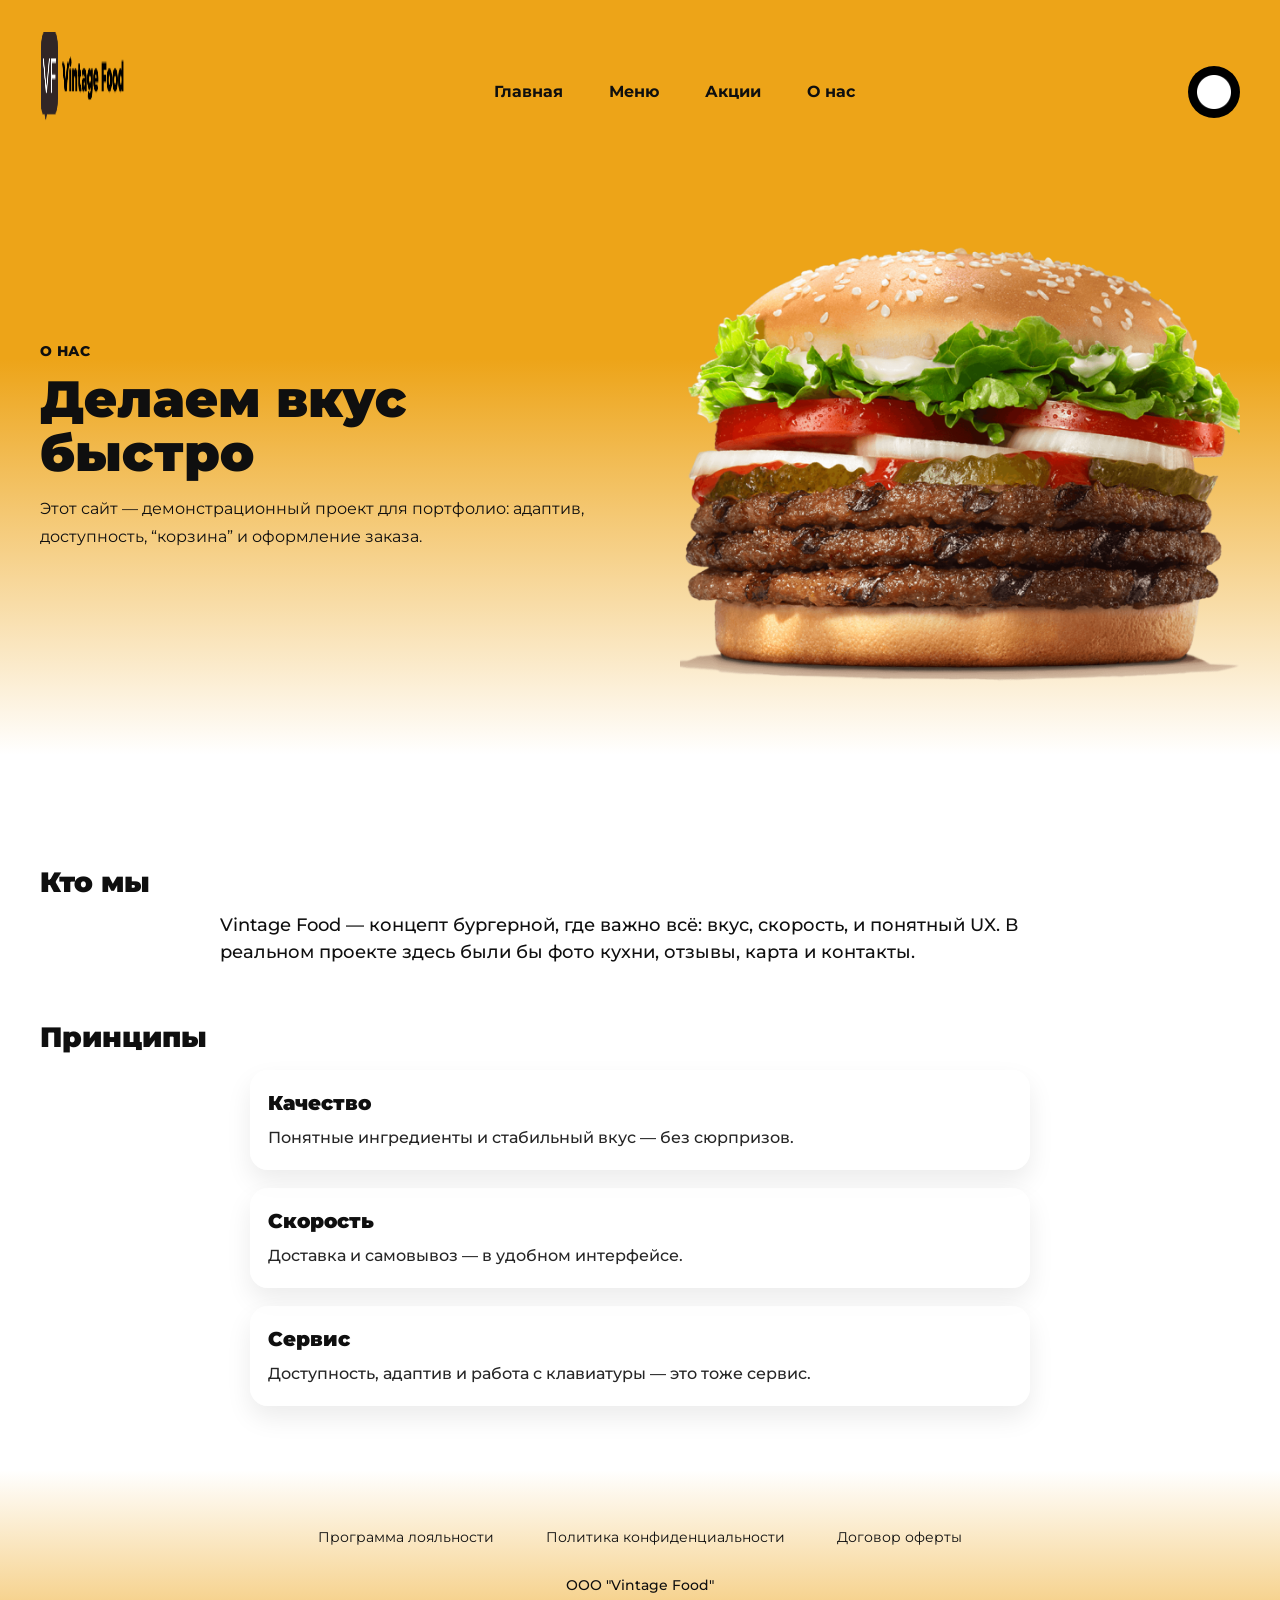
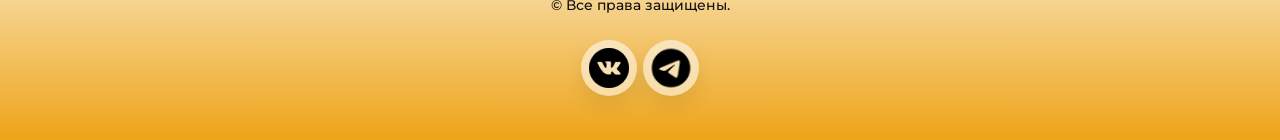
==== about.html @ 8a36211d "1.1" ====
<!DOCTYPE html>
<html lang="ru">
<head>
    <meta charset="UTF-8">
    <meta name="viewport" content="width=device-width, initial-scale=1.0">
    <meta name="description" content="О бургерной Vintage Food: качество, скорость и любовь к делу.">
    <link rel="icon" href="img/logo.png" type="image/png">
    <link rel="stylesheet" href="css/style.css">
    <link rel="preconnect" href="https://fonts.googleapis.com">
    <link rel="preconnect" href="https://fonts.gstatic.com" crossorigin>
    <link href="https://fonts.googleapis.com/css2?family=Montserrat:ital,wght@0,100..900;1,100..900&display=swap" rel="stylesheet">
    <title>О нас — Vintage Food</title>
</head>
<body>
    <a class="skip_link" href="#main">Перейти к содержимому</a>
    <header class="page_header" id="page_header">
        <nav class="navigation container">
            <a href="index.html" class="logo_link" aria-label="На главную">
                <img src="img/logo.png" alt="Vintage Food" class="logo" width="120" height="120">
            </a>
            <ul class="navigation_list">
                <li><a href="index.html" class="navigation_title_header">Главная</a></li>
                <li><a href="menu.html" class="navigation_title_header">Меню</a></li>
                <li><a href="promos.html" class="navigation_title_header">Акции</a></li>
                <li><a href="about.html" class="navigation_title_header" aria-current="page">О нас</a></li>
            </ul>
            <a class="navigation_button navigation_button_link" href="cart.html" aria-label="Перейти в корзину">
                <img src="img/basket.png" alt="" class="nav_menu_basket_img" width="34" height="34">
                <span class="cart_badge" data-cart-count hidden>0</span>
            </a>
        </nav>
        <div class="container container_page_header">
            <div class="hero_text">
                <p class="eyebrow">О нас</p>
                <h1 class="hero_title">Делаем вкус быстро</h1>
                <p class="text_header_discount">Этот сайт — демонстрационный проект для портфолио: адаптив, доступность, “корзина” и оформление заказа.</p>
            </div>
            <div class="hero_media" aria-hidden="true">
                <img src="img/burger.png" alt="" width="642" height="600" loading="eager">
            </div>
        </div>
    </header>

    <main class="page_main" id="main">
        <section class="container section" aria-labelledby="about_title">
            <h2 class="section_title" id="about_title">Кто мы</h2>
            <p class="section_text">Vintage Food — концепт бургерной, где важно всё: вкус, скорость, и понятный UX. В реальном проекте здесь были бы фото кухни, отзывы, карта и контакты.</p>
        </section>

        <section class="container section" aria-labelledby="values_title">
            <h2 class="section_title" id="values_title">Принципы</h2>
            <div class="promo_card">
                <p class="promo_title">Качество</p>
                <p class="promo_text">Понятные ингредиенты и стабильный вкус — без сюрпризов.</p>
            </div>
            <div class="promo_card">
                <p class="promo_title">Скорость</p>
                <p class="promo_text">Доставка и самовывоз — в удобном интерфейсе.</p>
            </div>
            <div class="promo_card">
                <p class="promo_title">Сервис</p>
                <p class="promo_text">Доступность, адаптив и работа с клавиатуры — это тоже сервис.</p>
            </div>
        </section>
    </main>

    <footer class="page_footer">
        <div class="container footer_container">
            <ul class="footer_list" aria-label="Полезные ссылки">
                <li><a href="#" class="footer_title">Программа лояльности</a></li>
                <li><a href="#" class="footer_title">Политика конфиденциальности</a></li>
                <li><a href="#" class="footer_title">Договор оферты</a></li>
            </ul>
            <ul class="footer_page_text">
                <li><p>ООО "Vintage Food"</p></li>
                <li><p>&copy; Все права защищены.</p></li>
            </ul>
            <ul class="footer_contacts" aria-label="Соцсети">
                <li>
                    <a class="social_link" href="https://vk.com/gr1b_ok" target="_blank" rel="noopener noreferrer" aria-label="VK">
                        <img src="img/vk.png" alt="" width="50" height="50" class="footer_images" loading="lazy">
                    </a>
                </li>
                <li>
                    <a class="social_link" href="https://telegram.com/artdg0" target="_blank" rel="noopener noreferrer" aria-label="Telegram">
                        <img src="img/telegram.png" alt="" width="60" height="60" class="footer_images" loading="lazy">
                    </a>
                </li>
            </ul>
        </div>
    </footer>

    <script src="js/main.js"></script>
</body>
</html>
---- css/style.css ----
:root {
    --bg: #ffffff;
    --text: #0f0f0f;
    --brand: #eda418;
    --accent: #e52626;
    --surface: rgba(255, 255, 255, 0.85);
    --shadow: 0 16px 40px rgba(0, 0, 0, 0.16);
    --radius: 18px;
    --container: 1200px;
}

*,
*::before,
*::after {
    box-sizing: border-box;
}

* {
    margin: 0;
    padding: 0;
    font-family: "Montserrat", sans-serif;
}

html {
    scroll-behavior: smooth;
}

body {
    min-height: 100vh;
    display: flex;
    flex-direction: column;
    font-weight: 500;
    font-size: 18px;
    line-height: 1.5;
    color: var(--text);
    background-color: var(--bg);
}

img {
    max-width: 100%;
    height: auto;
    display: block;
}

.container {
    width: min(var(--container), calc(100% - 32px));
    margin-inline: auto;
}

.visually_hidden {
    position: absolute;
    width: 1px;
    height: 1px;
    padding: 0;
    margin: -1px;
    overflow: hidden;
    clip: rect(0, 0, 0, 0);
    white-space: nowrap;
    border: 0;
}

.skip_link {
    position: absolute;
    left: 16px;
    top: 16px;
    transform: translateY(-200%);
    padding: 10px 14px;
    border-radius: 12px;
    background: #000;
    color: #fff;
    text-decoration: none;
    z-index: 9999;
}

.skip_link:focus {
    transform: translateY(0);
    outline: 3px solid var(--brand);
    outline-offset: 3px;
}

.page_header {
    background-image: linear-gradient(180deg, var(--brand) 47.5%, rgba(237, 164, 24, 0) 100%);
}

.navigation {
    display: flex;
    align-items: center;
    justify-content: space-between;
    gap: 16px;
    padding: 32px 0;
}

.logo_link {
    display: inline-flex;
    align-items: center;
    text-decoration: none;
    color: inherit;
}

.logo {
    display: block;
    width: 120px;
    height: 120px;
}

.navigation_list {
    display: flex;
    flex-wrap: wrap;
    gap: 14px 22px;
    align-items: center;
    list-style: none;
}

.navigation_title_header {
    display: block;
    padding: 10px 12px;
    border-radius: 12px;
    font-weight: 700;
    font-size: 16px;
    line-height: 1.2;
    text-decoration: none;
    color: var(--text);
}

.navigation_title_header:hover {
    background: rgba(0, 0, 0, 0.06);
}

.navigation_title_header:focus-visible {
    outline: 3px solid rgba(0, 0, 0, 0.35);
    outline-offset: 2px;
}

.navigation_button {
    display: inline-flex;
    align-items: center;
    justify-content: center;
    width: 52px;
    height: 52px;
    background-color: #000;
    border: none;
    border-radius: 100px;
    cursor: pointer;
}

.navigation_button_link {
    text-decoration: none;
    position: relative;
}

.navigation_button:focus-visible {
    outline: 3px solid rgba(0, 0, 0, 0.35);
    outline-offset: 4px;
}

.nav_menu_basket_img {
    filter: brightness(0) invert(1);
    opacity: 1;
}

.cart_badge {
    position: absolute;
    right: -6px;
    top: -6px;
    min-width: 20px;
    height: 20px;
    padding: 0 6px;
    border-radius: 999px;
    background: var(--accent);
    color: #fff;
    font-size: 12px;
    font-weight: 800;
    line-height: 20px;
    text-align: center;
    box-shadow: 0 10px 20px rgba(229, 38, 38, 0.25);
}

.container_page_header {
    display: flex;
    align-items: center;
    justify-content: space-between;
    gap: 28px;
    padding-bottom: 48px;
}

.hero_text {
    max-width: 560px;
}

.eyebrow {
    font-weight: 800;
    letter-spacing: 0.02em;
    text-transform: uppercase;
    font-size: 14px;
}

.hero_title {
    margin-top: 10px;
    font-weight: 900;
    font-size: clamp(32px, 4vw, 56px);
    line-height: 1.05;
}

.text_header_discount {
    margin-top: 16px;
    font-size: 16px;
    font-weight: 400;
    line-height: 1.7;
    max-width: 52ch;
}

.container_button_header {
    display: inline-flex;
    align-items: center;
    justify-content: center;
    gap: 10px;
    margin-top: 18px;
    padding: 12px 18px;
    border: 1px solid var(--accent);
    background-color: var(--accent);
    font-size: 16px;
    font-weight: 700;
    border-radius: 50px;
    color: #fff;
    text-decoration: none;
    cursor: pointer;
    transition: transform 120ms ease, box-shadow 120ms ease, background-color 120ms ease;
    box-shadow: 0 10px 22px rgba(229, 38, 38, 0.28);
}

.container_button_header:hover {
    transform: translateY(-1px);
    box-shadow: 0 14px 30px rgba(229, 38, 38, 0.32);
}

.container_button_header:active {
    transform: translateY(0);
}

.container_button_header:focus-visible {
    outline: 3px solid rgba(0, 0, 0, 0.35);
    outline-offset: 3px;
}

.hero_media {
    flex: 1;
    display: flex;
    justify-content: flex-end;
}

.hero_media img {
    width: min(560px, 100%);
    height: auto;
}

.page_main {
    flex: 1;
    padding: 56px 0 64px;
}

.container_catalog {
    text-align: center;
}

.catalog_title {
    font-weight: 900;
    font-size: clamp(26px, 2.4vw, 36px);
    line-height: 1.1;
}

.catalog_list {
    display: flex;
    flex-wrap: wrap;
    justify-content: center;
    margin-top: 40px;
    gap: 40px 30px;
    list-style: none;
}

.catalog_item {
    width: min(360px, 100%);
    padding: 18px 18px 20px;
    border-radius: var(--radius);
    background: var(--surface);
    box-shadow: 0 10px 26px rgba(0, 0, 0, 0.06);
}

.catalog_text {
    padding-top: 15px;
    font-weight: 500;
    font-size: 20px;
    line-height: 1.2;
    color: var(--text);
}

.section {
    padding-top: 56px;
}

.section_title {
    font-weight: 900;
    font-size: clamp(24px, 2.2vw, 32px);
    line-height: 1.1;
}

.section_text {
    margin-top: 14px;
    max-width: 70ch;
    margin-inline: auto;
}

.page_footer {
    padding: 48px 0 36px;
    text-align: center;
    background-image: linear-gradient(0deg, var(--brand), rgba(237, 164, 24, 0) 100%);
}

.footer_container {
    display: flex;
    flex-direction: column;
    align-items: center;
}

.footer_list {
    display: flex;
    flex-wrap: wrap;
    gap: 14px 28px;
    font-weight: 400;
    font-size: 14px;
    line-height: 1.4;
    justify-content: center;
    list-style: none;
}

.footer_title {
    display: inline-flex;
    padding: 10px 12px;
    border-radius: 12px;
    text-decoration: none;
    color: var(--text);
}

.footer_title:hover {
    background: rgba(0, 0, 0, 0.06);
}

.footer_title:focus-visible {
    outline: 3px solid rgba(0, 0, 0, 0.35);
    outline-offset: 2px;
}

.footer_page_text {
    padding-top: 18px;
    font-weight: 500;
    font-size: 14px;
    line-height: 1.4;
    list-style: none;
}

.footer_contacts {
    display: flex;
    flex-wrap: wrap;
    gap: 6px;
    justify-content: center;
    list-style: none;
    padding-top: 25px;
}

.footer_images {
    display: block;
}

.social_link {
    display: inline-flex;
    align-items: center;
    justify-content: center;
    width: 56px;
    height: 56px;
    border-radius: 999px;
    background: rgba(255, 255, 255, 0.55);
    box-shadow: 0 10px 20px rgba(0, 0, 0, 0.08);
}

.social_link:focus-visible {
    outline: 3px solid rgba(0, 0, 0, 0.35);
    outline-offset: 3px;
}

.promo_card {
    margin-top: 18px;
    padding: 18px 18px 20px;
    border-radius: var(--radius);
    background: rgba(255, 255, 255, 0.75);
    box-shadow: 0 12px 26px rgba(0, 0, 0, 0.08);
    max-width: 780px;
    margin-inline: auto;
}

.promo_title {
    font-weight: 900;
    font-size: 20px;
}

.promo_text {
    margin-top: 8px;
    font-size: 16px;
    opacity: 0.9;
}

.products_grid {
    display: grid;
    grid-template-columns: repeat(3, minmax(0, 1fr));
    gap: 16px;
    margin-top: 18px;
}

.product_card {
    border-radius: var(--radius);
    background: rgba(255, 255, 255, 0.85);
    box-shadow: 0 12px 26px rgba(0, 0, 0, 0.08);
    padding: 16px;
    display: flex;
    flex-direction: column;
    gap: 10px;
}

.product_image {
    width: 100%;
    height: 150px;
    object-fit: contain;
    border-radius: 14px;
    background: rgba(0, 0, 0, 0.04);
    padding: 12px;
}

.product_title {
    font-weight: 900;
    font-size: 18px;
    line-height: 1.2;
}

.product_desc {
    font-size: 14px;
    line-height: 1.5;
    opacity: 0.9;
}

.product_meta {
    display: flex;
    justify-content: space-between;
    gap: 12px;
    font-size: 14px;
    opacity: 0.9;
}

.product_actions {
    display: flex;
    justify-content: space-between;
    align-items: center;
    gap: 12px;
    margin-top: auto;
}

.price {
    font-weight: 900;
    font-size: 18px;
}

.link_button {
    margin-top: 10px;
    border: none;
    background: transparent;
    text-decoration: underline;
    cursor: pointer;
    font: inherit;
    font-size: 14px;
    opacity: 0.9;
}

.link_button:focus-visible {
    outline: 3px solid rgba(0, 0, 0, 0.35);
    outline-offset: 3px;
    border-radius: 10px;
}

.checkout {
    display: grid;
    grid-template-columns: 1.2fr 0.8fr;
    gap: 16px;
    margin-top: 18px;
}

.form_card {
    text-align: left;
}

.field {
    display: grid;
    gap: 6px;
    margin-top: 12px;
}

.field:first-child {
    margin-top: 0;
}

.field_label {
    font-size: 13px;
    font-weight: 800;
    opacity: 0.9;
}

.field_input {
    width: 100%;
    border-radius: 14px;
    border: 1px solid rgba(0, 0, 0, 0.14);
    padding: 12px 12px;
    font: inherit;
    font-size: 16px;
    background: #fff;
}

.field_input:focus-visible {
    outline: 3px solid rgba(0, 0, 0, 0.28);
    outline-offset: 2px;
}

.field_textarea {
    resize: vertical;
}

.form_note {
    margin-top: 10px;
    font-size: 14px;
    opacity: 0.9;
}

.checkout_summary {
    margin-top: 10px;
    display: grid;
    gap: 8px;
    font-size: 14px;
}

.summary_row {
    display: flex;
    justify-content: space-between;
    gap: 12px;
}

.timeline_row {
    display: flex;
    justify-content: space-between;
    gap: 12px;
    padding: 10px 12px;
    border-radius: 14px;
    background: rgba(0, 0, 0, 0.04);
}

.timeline_row.is_done {
    background: rgba(46, 160, 67, 0.12);
}

.timeline_time {
    font-weight: 800;
    opacity: 0.8;
}

.status_pill {
    display: inline-flex;
    align-items: center;
    padding: 4px 10px;
    border-radius: 999px;
    font-size: 12px;
    font-weight: 900;
    letter-spacing: 0.02em;
    background: rgba(0, 0, 0, 0.08);
}

.status_created { background: rgba(0, 0, 0, 0.08); }
.status_paid { background: rgba(46, 160, 67, 0.18); }
.status_cooking { background: rgba(255, 170, 0, 0.18); }
.status_delivering { background: rgba(0, 120, 255, 0.18); }
.status_done { background: rgba(46, 160, 67, 0.22); }

.modal[hidden] {
    display: none;
}

.modal {
    position: fixed;
    inset: 0;
    z-index: 9998;
    display: grid;
    place-items: center;
    padding: 18px;
}

.modal_overlay {
    position: absolute;
    inset: 0;
    background: rgba(0, 0, 0, 0.55);
}

.modal_panel {
    position: relative;
    width: min(520px, 100%);
    border-radius: 20px;
    background: #fff;
    box-shadow: var(--shadow);
    padding: 18px 18px 16px;
}

.modal_header {
    display: flex;
    align-items: center;
    justify-content: space-between;
    gap: 12px;
}

.modal_title {
    font-weight: 900;
    font-size: 22px;
    line-height: 1.2;
}

.icon_button {
    width: 44px;
    height: 44px;
    border-radius: 12px;
    border: 1px solid rgba(0, 0, 0, 0.12);
    background: #fff;
    font-size: 22px;
    cursor: pointer;
}

.icon_button:focus-visible {
    outline: 3px solid rgba(0, 0, 0, 0.35);
    outline-offset: 3px;
}

.modal_text {
    margin-top: 12px;
    font-size: 16px;
    opacity: 0.9;
}

.modal_actions {
    display: flex;
    justify-content: flex-end;
    margin-top: 14px;
}

@media (max-width: 900px) {
    .container_page_header {
        flex-direction: column;
        text-align: center;
        padding-bottom: 36px;
    }

    .hero_media {
        justify-content: center;
    }

    .products_grid {
        grid-template-columns: repeat(2, minmax(0, 1fr));
    }

    .checkout {
        grid-template-columns: 1fr;
    }
}

@media (max-width: 520px) {
    .navigation {
        flex-wrap: wrap;
        justify-content: center;
    }

    .navigation_list {
        justify-content: center;
    }

    .products_grid {
        grid-template-columns: 1fr;
    }
}
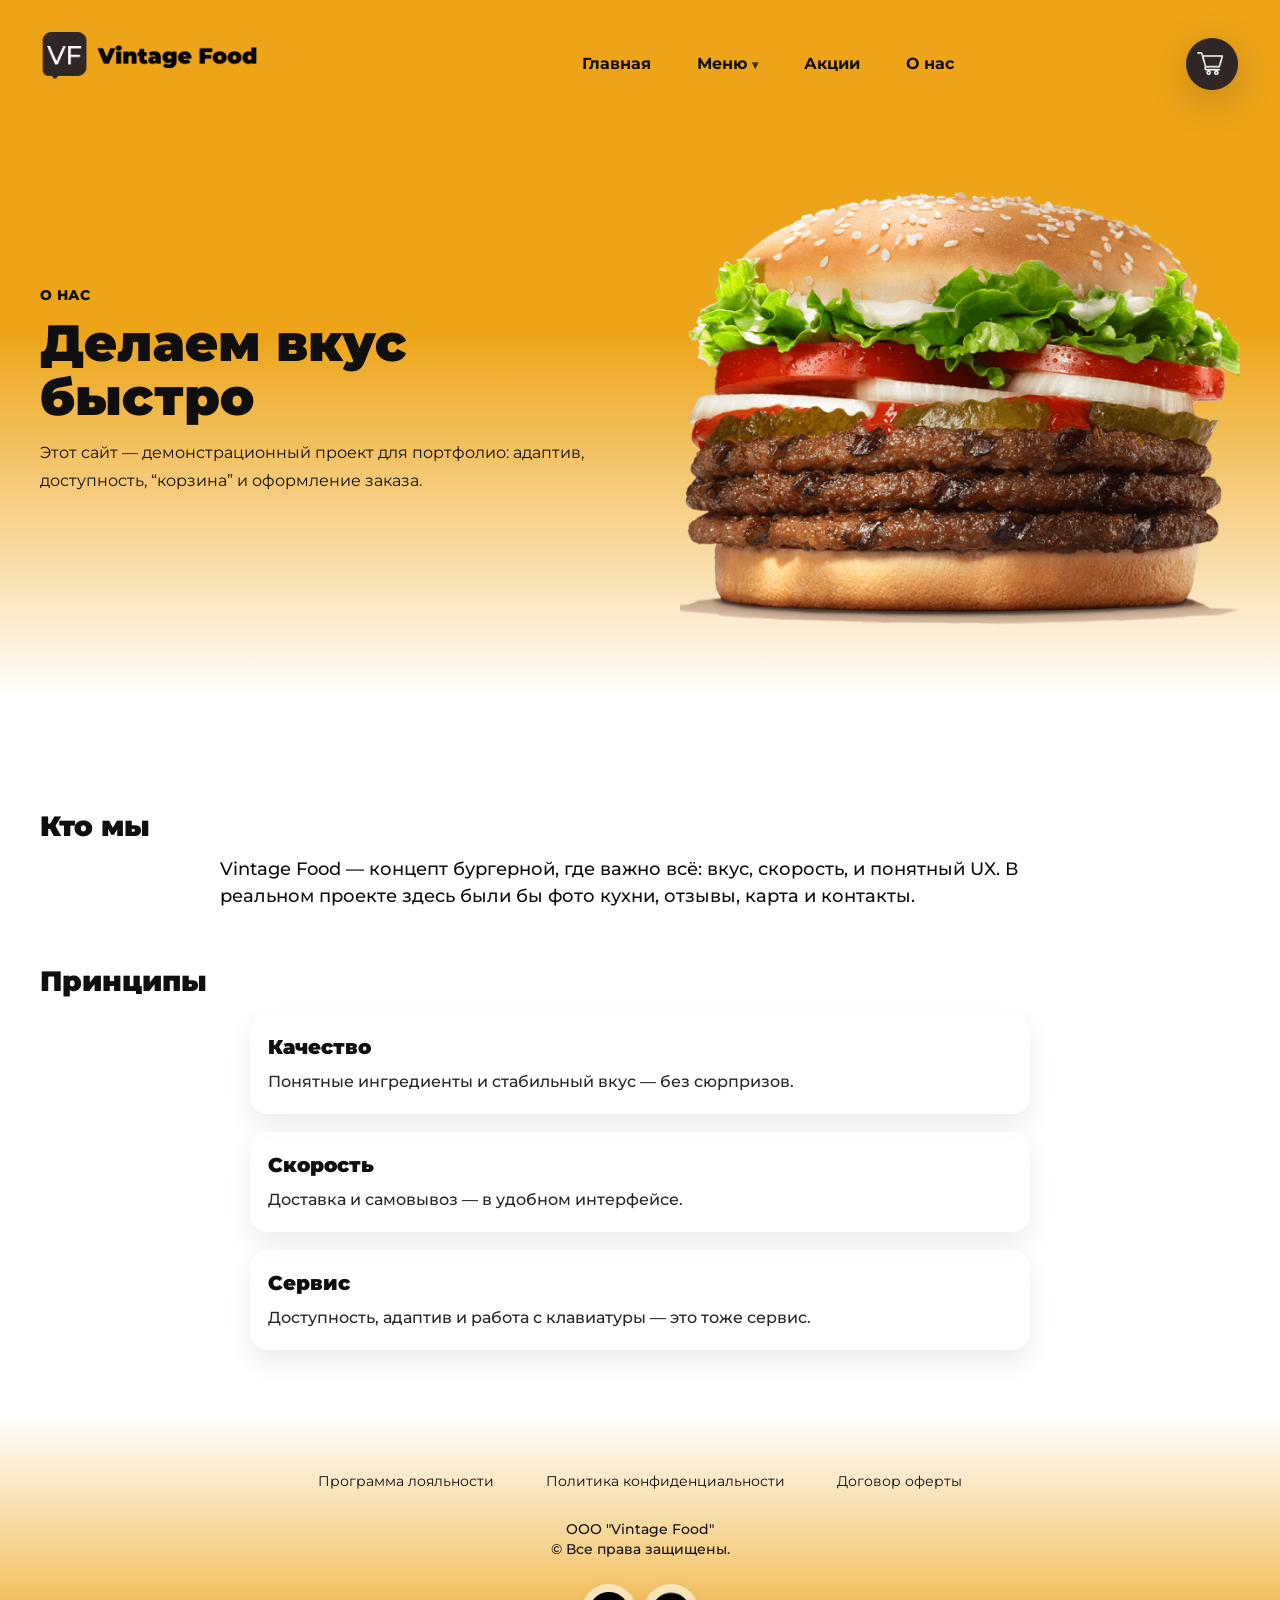
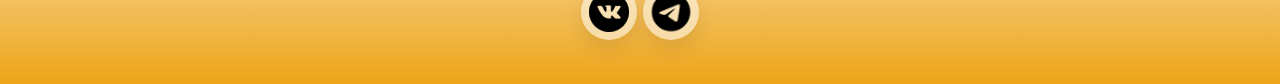
==== commit 2a6e1cd9: "edit menu // added img to cart" ====
--- a/about.html
+++ b/about.html
@@ -20,7 +20,20 @@
             </a>
             <ul class="navigation_list">
                 <li><a href="index.html" class="navigation_title_header">Главная</a></li>
-                <li><a href="menu.html" class="navigation_title_header">Меню</a></li>
+                <li class="nav_dropdown" data-nav-dropdown>
+                    <button class="navigation_title_header nav_dropdown_btn" type="button" aria-haspopup="true" aria-expanded="false" aria-controls="nav_menu_dropdown">
+                        Меню
+                        <span class="nav_caret" aria-hidden="true">▾</span>
+                    </button>
+                    <div class="nav_dropdown_panel" id="nav_menu_dropdown" role="menu" hidden>
+                        <a class="nav_dropdown_item" role="menuitem" href="menu.html?cat=burgers#cat-burgers">Бургеры</a>
+                        <a class="nav_dropdown_item" role="menuitem" href="menu.html?cat=chicken#cat-chicken">Блюда из курицы</a>
+                        <a class="nav_dropdown_item" role="menuitem" href="menu.html?cat=hot#cat-hot">Горячие блюда</a>
+                        <a class="nav_dropdown_item" role="menuitem" href="menu.html?cat=snacks#cat-snacks">Закуски</a>
+                        <a class="nav_dropdown_item" role="menuitem" href="menu.html?cat=salads#cat-salads">Салаты</a>
+                        <a class="nav_dropdown_item" role="menuitem" href="menu.html?cat=desserts#cat-desserts">Десерты</a>
+                    </div>
+                </li>
                 <li><a href="promos.html" class="navigation_title_header">Акции</a></li>
                 <li><a href="about.html" class="navigation_title_header" aria-current="page">О нас</a></li>
             </ul>
--- a/css/style.css
+++ b/css/style.css
@@ -99,8 +99,9 @@
 
 .logo {
     display: block;
-    width: 120px;
-    height: 120px;
+    width: auto;
+    height: 64px;
+    object-fit: contain;
 }
 
 .navigation_list {
@@ -109,6 +110,57 @@
     gap: 14px 22px;
     align-items: center;
     list-style: none;
+}
+
+.nav_dropdown {
+    position: relative;
+}
+
+.nav_dropdown_btn {
+    border: none;
+    background: transparent;
+    cursor: pointer;
+    display: inline-flex;
+    align-items: center;
+    gap: 6px;
+}
+
+.nav_caret {
+    font-size: 12px;
+    opacity: 0.8;
+}
+
+.nav_dropdown_panel {
+    position: absolute;
+    top: calc(100% + 10px);
+    left: 0;
+    min-width: 240px;
+    padding: 10px;
+    border-radius: 16px;
+    background: rgba(255, 255, 255, 0.92);
+    border: 1px solid rgba(0, 0, 0, 0.12);
+    box-shadow: 0 18px 40px rgba(0, 0, 0, 0.14);
+    backdrop-filter: blur(10px);
+    z-index: 1000;
+}
+
+.nav_dropdown_item {
+    display: flex;
+    padding: 10px 12px;
+    border-radius: 12px;
+    text-decoration: none;
+    color: var(--text);
+    font-weight: 700;
+    font-size: 14px;
+}
+
+.nav_dropdown_item:hover {
+    background: rgba(0, 0, 0, 0.06);
+}
+
+.nav_dropdown_item:focus-visible {
+    outline: 3px solid rgba(0, 0, 0, 0.25);
+    outline-offset: 2px;
 }
 
 .navigation_title_header {
@@ -135,12 +187,22 @@
     display: inline-flex;
     align-items: center;
     justify-content: center;
-    width: 52px;
-    height: 52px;
-    background-color: #000;
+    width: 56px;
+    height: 56px;
+    background-color: transparent;
     border: none;
     border-radius: 100px;
     cursor: pointer;
+    transition: transform 120ms ease, box-shadow 120ms ease, background-color 120ms ease;
+    box-shadow: none;
+}
+
+.navigation_button:hover {
+    transform: translateY(-1px);
+}
+
+.navigation_button:active {
+    transform: translateY(0);
 }
 
 .navigation_button_link {
@@ -154,8 +216,11 @@
 }
 
 .nav_menu_basket_img {
-    filter: brightness(0) invert(1);
+    filter: none;
     opacity: 1;
+    width: 52px;
+    height: 52px;
+    filter: drop-shadow(0 10px 18px rgba(0, 0, 0, 0.18));
 }
 
 .cart_badge {
@@ -548,6 +613,85 @@
     gap: 12px;
 }
 
+.cart_row {
+    align-items: center;
+    gap: 14px;
+}
+
+.cart_left {
+    display: flex;
+    align-items: center;
+    gap: 12px;
+    min-width: 0;
+}
+
+.cart_thumb {
+    width: 56px;
+    height: 56px;
+    object-fit: cover;
+    border-radius: 14px;
+    background: rgba(0, 0, 0, 0.04);
+}
+
+.cart_info {
+    min-width: 0;
+}
+
+.cart_title {
+    font-size: 14px;
+    line-height: 1.2;
+}
+
+.cart_meta {
+    margin-top: 2px;
+    font-size: 12px;
+    opacity: 0.8;
+}
+
+.cart_right {
+    display: inline-flex;
+    align-items: center;
+    gap: 10px;
+}
+
+.cart_qty {
+    display: inline-flex;
+    align-items: center;
+    gap: 8px;
+    padding: 6px 8px;
+    border-radius: 14px;
+    background: rgba(0, 0, 0, 0.04);
+}
+
+.cart_qty_btn {
+    width: 34px;
+    height: 34px;
+    border-radius: 12px;
+}
+
+.cart_qty_value {
+    min-width: 18px;
+    text-align: center;
+    font-weight: 900;
+}
+
+.cart_price {
+    font-weight: 900;
+    min-width: 86px;
+    text-align: right;
+}
+
+@media (max-width: 520px) {
+    .cart_row {
+        flex-direction: column;
+        align-items: stretch;
+    }
+
+    .cart_right {
+        justify-content: space-between;
+    }
+}
+
 .timeline_row {
     display: flex;
     justify-content: space-between;
@@ -582,6 +726,70 @@
 .status_cooking { background: rgba(255, 170, 0, 0.18); }
 .status_delivering { background: rgba(0, 120, 255, 0.18); }
 .status_done { background: rgba(46, 160, 67, 0.22); }
+
+.toast {
+    position: fixed;
+    left: 50%;
+    bottom: 18px;
+    transform: translateX(-50%);
+    width: min(560px, calc(100% - 24px));
+    z-index: 9999;
+    pointer-events: none;
+}
+
+.toast_panel {
+    pointer-events: auto;
+    display: flex;
+    align-items: center;
+    justify-content: space-between;
+    gap: 12px;
+    padding: 12px 12px;
+    border-radius: 18px;
+    background: rgba(255, 255, 255, 0.92);
+    border: 1px solid rgba(0, 0, 0, 0.12);
+    box-shadow: 0 18px 40px rgba(0, 0, 0, 0.16);
+    backdrop-filter: blur(10px);
+}
+
+.toast_text {
+    font-size: 14px;
+    line-height: 1.4;
+    opacity: 0.95;
+}
+
+.toast_actions {
+    display: inline-flex;
+    align-items: center;
+    gap: 8px;
+}
+
+.toast_btn {
+    margin-top: 0;
+    padding: 10px 14px;
+    font-size: 14px;
+    box-shadow: none;
+}
+
+.toast_close {
+    width: 40px;
+    height: 40px;
+    border-radius: 12px;
+}
+
+.toast[hidden] {
+    display: none;
+}
+
+@media (prefers-reduced-motion: no-preference) {
+    .toast_panel {
+        animation: toastIn 140ms ease-out;
+    }
+}
+
+@keyframes toastIn {
+    from { transform: translateY(6px); opacity: 0; }
+    to { transform: translateY(0); opacity: 1; }
+}
 
 .modal[hidden] {
     display: none;
@@ -651,6 +859,36 @@
     margin-top: 14px;
 }
 
+.features {
+    margin-top: 18px;
+    display: grid;
+    grid-template-columns: repeat(3, minmax(0, 1fr));
+    gap: 14px;
+}
+
+.feature_card {
+    padding: 16px;
+    border-radius: var(--radius);
+    background: rgba(255, 255, 255, 0.75);
+    box-shadow: 0 12px 26px rgba(0, 0, 0, 0.08);
+}
+
+.catalog_link {
+    display: block;
+    text-decoration: none;
+    color: inherit;
+}
+
+.catalog_link:focus-visible {
+    outline: 3px solid rgba(0, 0, 0, 0.25);
+    outline-offset: 4px;
+    border-radius: var(--radius);
+}
+
+.category_block {
+    padding-top: 26px;
+}
+
 @media (max-width: 900px) {
     .container_page_header {
         flex-direction: column;
@@ -669,6 +907,10 @@
     .checkout {
         grid-template-columns: 1fr;
     }
+
+    .features {
+        grid-template-columns: 1fr;
+    }
 }
 
 @media (max-width: 520px) {
@@ -684,4 +926,8 @@
     .products_grid {
         grid-template-columns: 1fr;
     }
-}
+
+    .logo {
+        height: 56px;
+    }
+}
